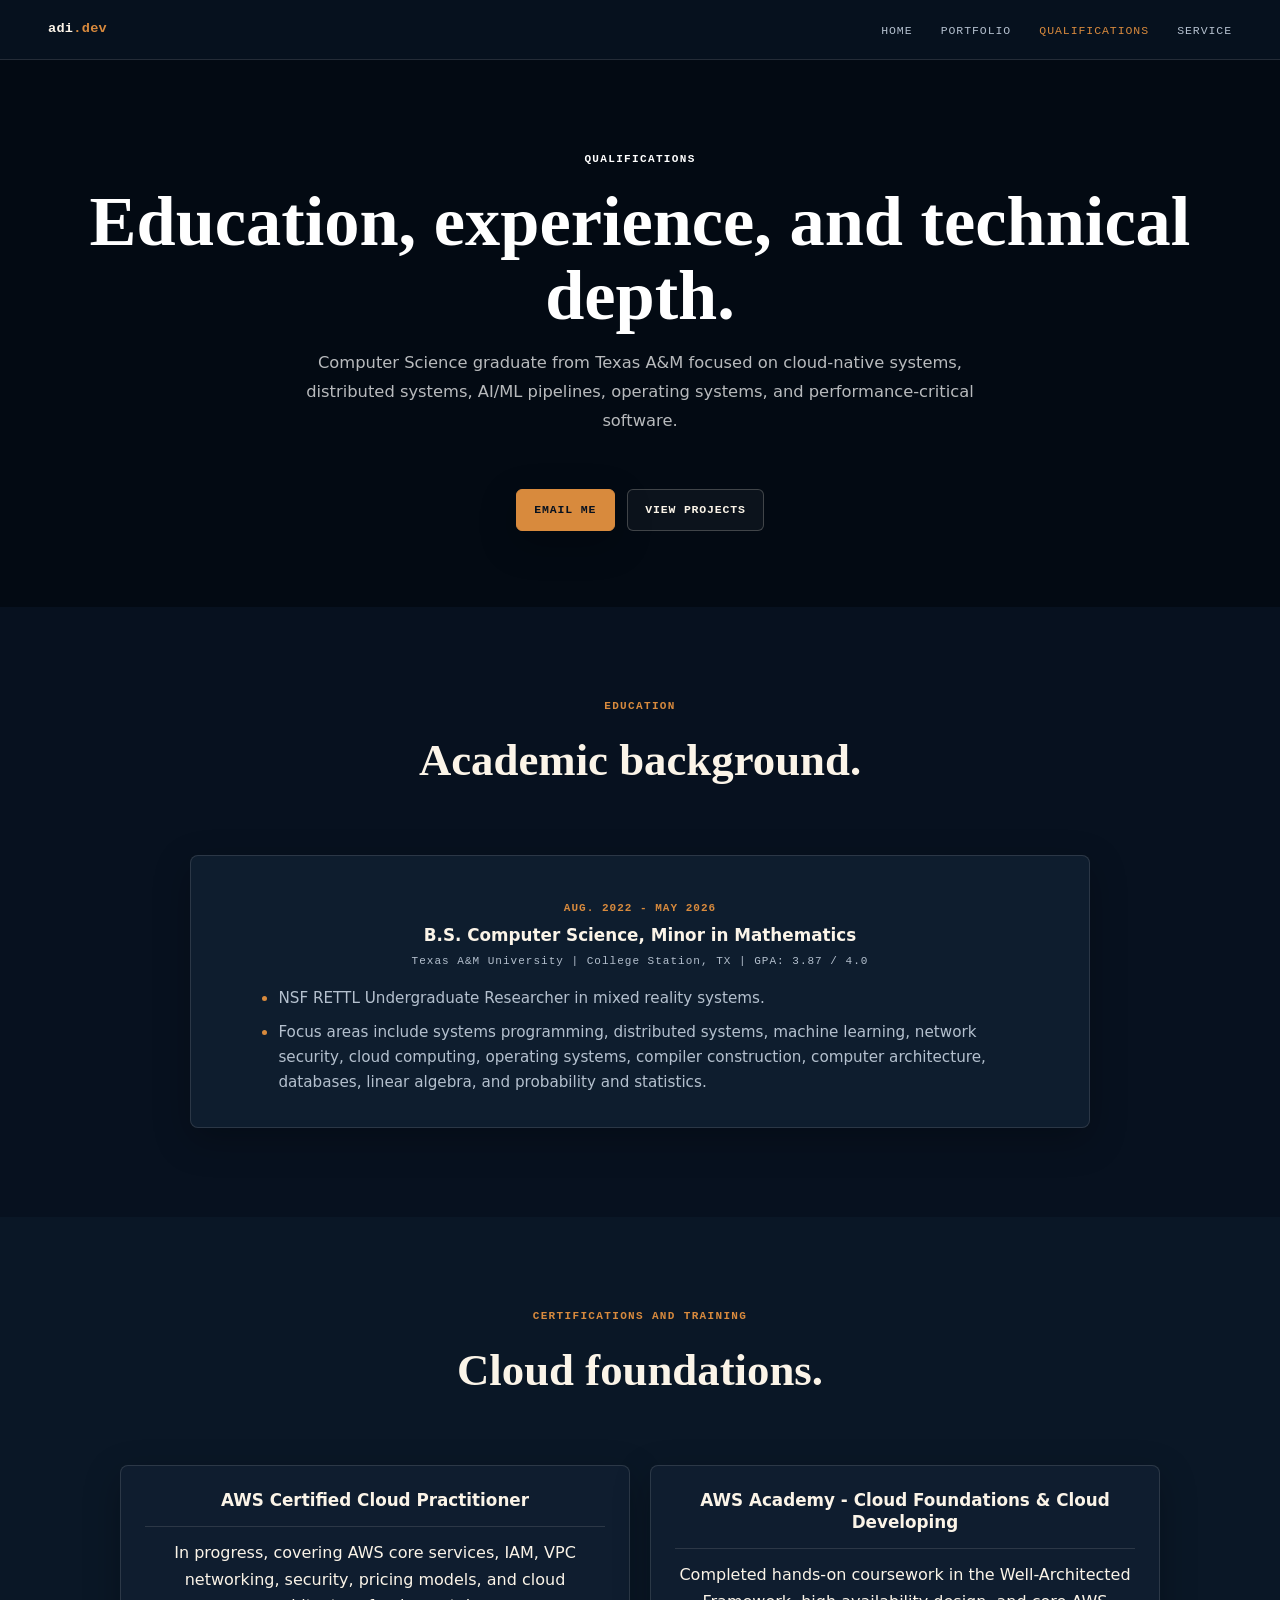
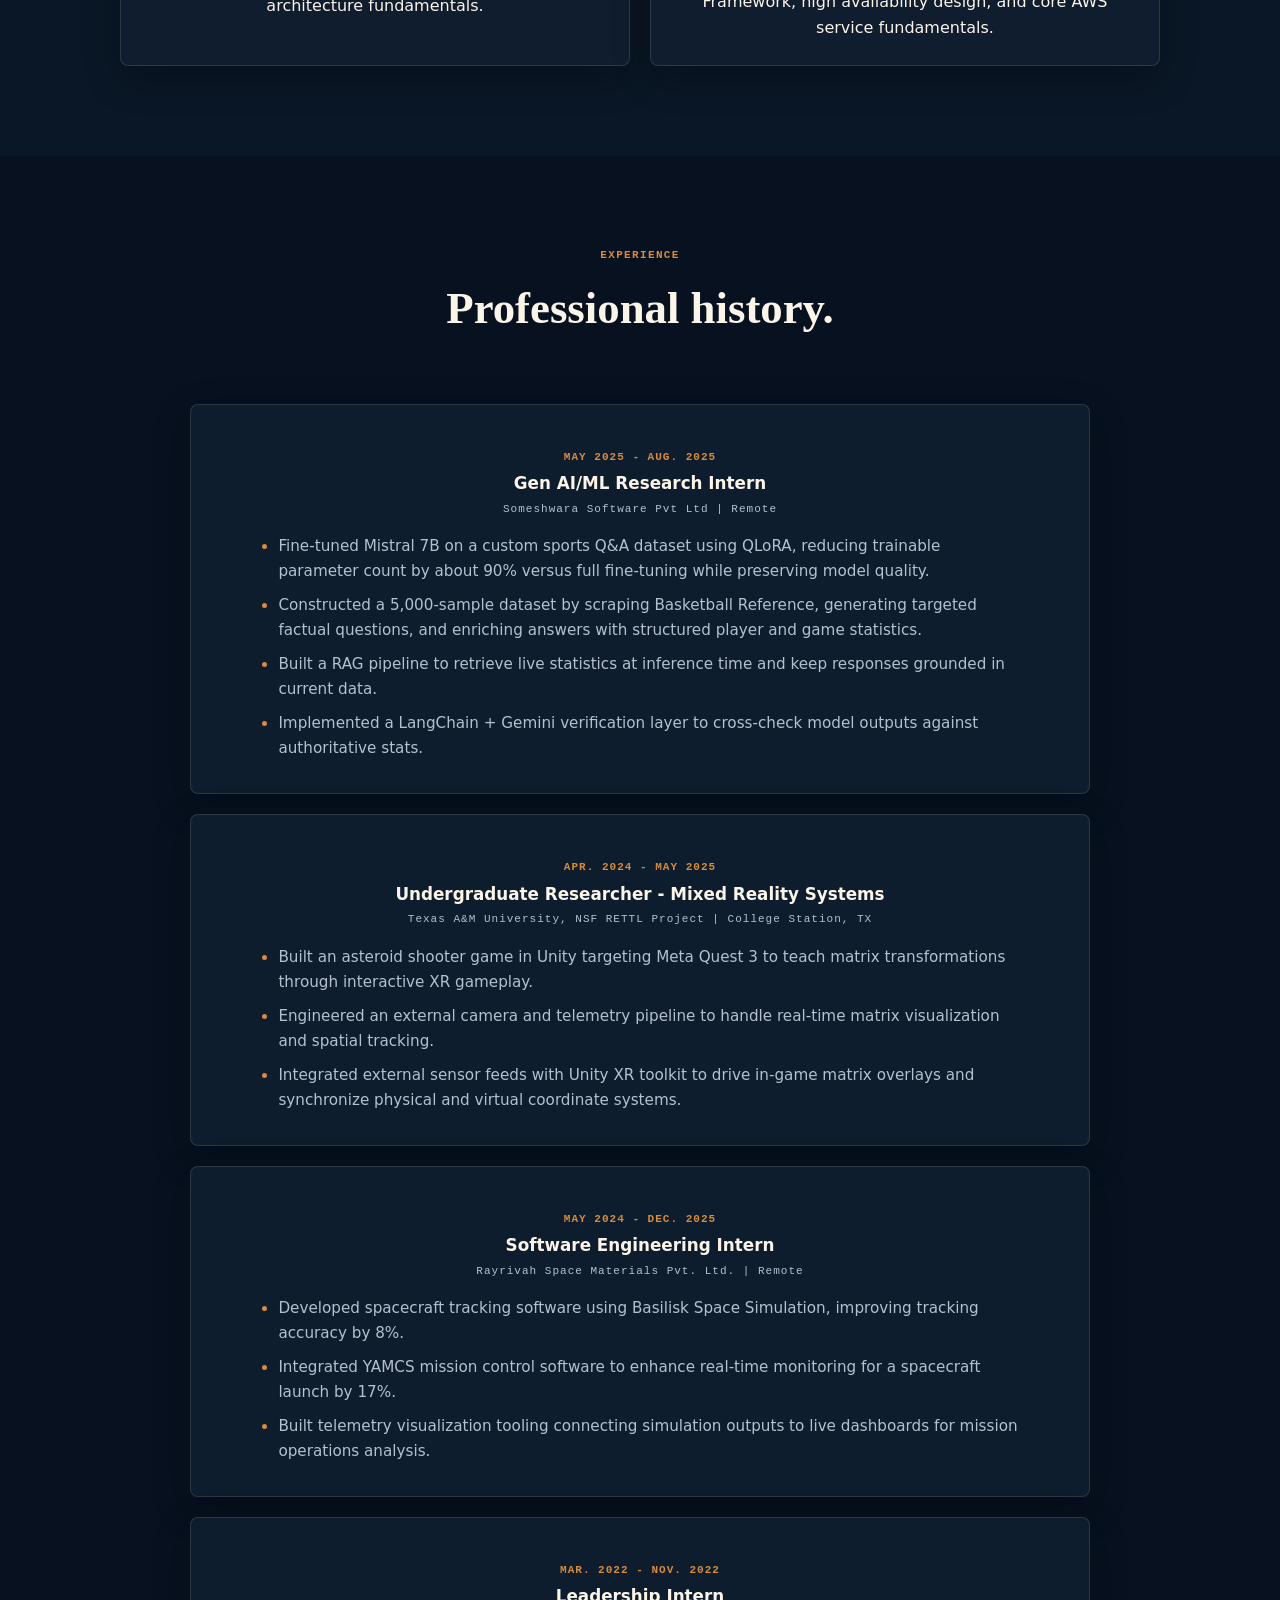
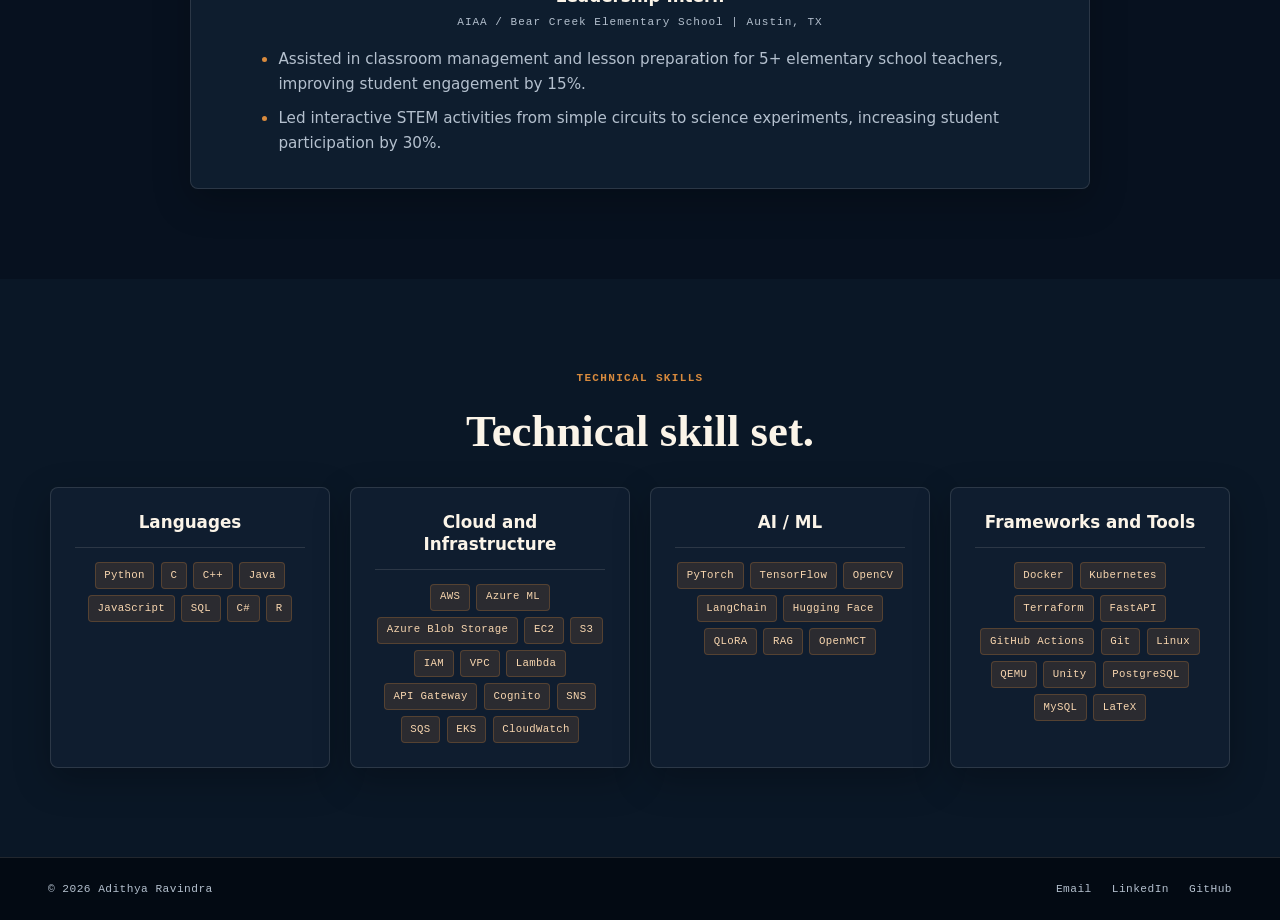
==== qual.html @ 84e45aa4 "personal website" ====
<!DOCTYPE html>
<html lang="en">
<head>
  <meta charset="UTF-8">
  <meta name="viewport" content="width=device-width, initial-scale=1.0">
  <title>Qualifications | Adithya Ravindra</title>
  <link rel="stylesheet" href="style.css">
</head>
<body>
  <nav class="site-nav" aria-label="Primary navigation">
    <a href="index.html" class="nav-logo">adi<span>.dev</span></a>
    <ul>
      <li><a href="index.html">Home</a></li>
      <li><a href="tp.html">Portfolio</a></li>
      <li><a href="qual.html" class="active">Qualifications</a></li>
      <li><a href="svc.html">Service</a></li>
    </ul>
  </nav>

  <main>
    <section class="page-hero section-shell">
      <p class="eyebrow">Qualifications</p>
      <h1>Education, experience, and technical depth.</h1>
      <p>
        Computer Science graduate from Texas A&amp;M focused on cloud-native systems,
        distributed systems, AI/ML pipelines, operating systems, and performance-critical
        software.
      </p>
      <div class="hero-actions">
        <a href="mailto:adi22122004@gmail.com" class="btn btn-primary">Email me</a>
        <a href="tp.html" class="btn btn-secondary">View projects</a>
      </div>
    </section>

    <section class="section-shell section-stack">
      <div class="section-heading">
        <p class="eyebrow">Education</p>
        <h2>Academic background.</h2>
      </div>
      <div class="timeline">
        <article class="timeline-item">
          <p class="timeline-date">Aug. 2022 - May 2026</p>
          <h3>B.S. Computer Science, Minor in Mathematics</h3>
          <p class="timeline-org">Texas A&amp;M University | College Station, TX | GPA: 3.87 / 4.0</p>
          <ul>
            <li>NSF RETTL Undergraduate Researcher in mixed reality systems.</li>
            <li>Focus areas include systems programming, distributed systems, machine learning, network security, cloud computing, operating systems, compiler construction, computer architecture, databases, linear algebra, and probability and statistics.</li>
          </ul>
        </article>
      </div>
    </section>

    <section class="section-shell section-stack soft-band" id="certifications">
      <div class="section-heading">
        <p class="eyebrow">Certifications and Training</p>
        <h2>Cloud foundations.</h2>
      </div>
      <div class="credential-grid">
        <article class="skill-card">
          <h3>AWS Certified Cloud Practitioner</h3>
          <p>In progress, covering AWS core services, IAM, VPC networking, security, pricing models, and cloud architecture fundamentals.</p>
        </article>
        <article class="skill-card">
          <h3>AWS Academy - Cloud Foundations &amp; Cloud Developing</h3>
          <p>Completed hands-on coursework in the Well-Architected Framework, high availability design, and core AWS service fundamentals.</p>
        </article>
      </div>
    </section>

    <section class="section-shell section-stack">
      <div class="section-heading">
        <p class="eyebrow">Experience</p>
        <h2>Professional history.</h2>
      </div>
      <div class="timeline">
        <article class="timeline-item">
          <p class="timeline-date">May 2025 - Aug. 2025</p>
          <h3>Gen AI/ML Research Intern</h3>
          <p class="timeline-org">Someshwara Software Pvt Ltd | Remote</p>
          <ul>
            <li>Fine-tuned Mistral 7B on a custom sports Q&amp;A dataset using QLoRA, reducing trainable parameter count by about 90% versus full fine-tuning while preserving model quality.</li>
            <li>Constructed a 5,000-sample dataset by scraping Basketball Reference, generating targeted factual questions, and enriching answers with structured player and game statistics.</li>
            <li>Built a RAG pipeline to retrieve live statistics at inference time and keep responses grounded in current data.</li>
            <li>Implemented a LangChain + Gemini verification layer to cross-check model outputs against authoritative stats.</li>
          </ul>
        </article>

        <article class="timeline-item">
          <p class="timeline-date">Apr. 2024 - May 2025</p>
          <h3>Undergraduate Researcher - Mixed Reality Systems</h3>
          <p class="timeline-org">Texas A&amp;M University, NSF RETTL Project | College Station, TX</p>
          <ul>
            <li>Built an asteroid shooter game in Unity targeting Meta Quest 3 to teach matrix transformations through interactive XR gameplay.</li>
            <li>Engineered an external camera and telemetry pipeline to handle real-time matrix visualization and spatial tracking.</li>
            <li>Integrated external sensor feeds with Unity XR toolkit to drive in-game matrix overlays and synchronize physical and virtual coordinate systems.</li>
          </ul>
        </article>

        <article class="timeline-item">
          <p class="timeline-date">May 2024 - Dec. 2025</p>
          <h3>Software Engineering Intern</h3>
          <p class="timeline-org">Rayrivah Space Materials Pvt. Ltd. | Remote</p>
          <ul>
            <li>Developed spacecraft tracking software using Basilisk Space Simulation, improving tracking accuracy by 8%.</li>
            <li>Integrated YAMCS mission control software to enhance real-time monitoring for a spacecraft launch by 17%.</li>
            <li>Built telemetry visualization tooling connecting simulation outputs to live dashboards for mission operations analysis.</li>
          </ul>
        </article>

        <article class="timeline-item">
          <p class="timeline-date">Mar. 2022 - Nov. 2022</p>
          <h3>Leadership Intern</h3>
          <p class="timeline-org">AIAA / Bear Creek Elementary School | Austin, TX</p>
          <ul>
            <li>Assisted in classroom management and lesson preparation for 5+ elementary school teachers, improving student engagement by 15%.</li>
            <li>Led interactive STEM activities from simple circuits to science experiments, increasing student participation by 30%.</li>
          </ul>
        </article>
      </div>
    </section>

    <section class="skills-section section-shell" id="skills">
      <div class="section-heading">
        <p class="eyebrow">Technical Skills</p>
        <h2>Technical skill set.</h2>
      </div>
      <div class="skills-grid skills-grid-4">
        <article class="skill-card">
          <h3>Languages</h3>
          <div class="tag-row">
            <span>Python</span><span>C</span><span>C++</span><span>Java</span><span>JavaScript</span><span>SQL</span><span>C#</span><span>R</span>
          </div>
        </article>
        <article class="skill-card">
          <h3>Cloud and Infrastructure</h3>
          <div class="tag-row">
            <span>AWS</span><span>Azure ML</span><span>Azure Blob Storage</span><span>EC2</span><span>S3</span><span>IAM</span><span>VPC</span><span>Lambda</span><span>API Gateway</span><span>Cognito</span><span>SNS</span><span>SQS</span><span>EKS</span><span>CloudWatch</span>
          </div>
        </article>
        <article class="skill-card">
          <h3>AI / ML</h3>
          <div class="tag-row">
            <span>PyTorch</span><span>TensorFlow</span><span>OpenCV</span><span>LangChain</span><span>Hugging Face</span><span>QLoRA</span><span>RAG</span><span>OpenMCT</span>
          </div>
        </article>
        <article class="skill-card">
          <h3>Frameworks and Tools</h3>
          <div class="tag-row">
            <span>Docker</span><span>Kubernetes</span><span>Terraform</span><span>FastAPI</span><span>GitHub Actions</span><span>Git</span><span>Linux</span><span>QEMU</span><span>Unity</span><span>PostgreSQL</span><span>MySQL</span><span>LaTeX</span>
          </div>
        </article>
      </div>
    </section>
  </main>

  <footer>
    <span class="footer-copy">© 2026 Adithya Ravindra</span>
    <div class="footer-links">
      <a href="mailto:adi22122004@gmail.com">Email</a>
      <a href="https://linkedin.com/in/adiravindra" target="_blank">LinkedIn</a>
      <a href="https://github.com/adinapoleon" target="_blank">GitHub</a>
    </div>
  </footer>
</body>
</html>
---- style.css ----
:root {
  --navy: #07111f;
  --navy-2: #0d1d2f;
  --cream: #07111f;
  --paper: #101f31;
  --ink: #fbf4e8;
  --muted: #b4c0ce;
  --line: rgba(251, 244, 232, 0.12);
  --line-strong: rgba(251, 244, 232, 0.22);
  --accent: #d88a3d;
  --accent-soft: rgba(216, 138, 61, 0.14);
  --shadow: 0 22px 70px rgba(0, 0, 0, 0.38);
  --shadow-soft: 0 12px 36px rgba(0, 0, 0, 0.26);
  --radius: 8px;
  --max: 1180px;
  --pad: clamp(1rem, 4vw, 3rem);
  --sans: Inter, ui-sans-serif, system-ui, -apple-system, BlinkMacSystemFont, "Segoe UI", Arial, sans-serif;
  --serif: Georgia, "Times New Roman", serif;
  --mono: "SFMono-Regular", Consolas, "Liberation Mono", monospace;

  /* Consistent vertical rhythm tokens */
  --section-pad-y: clamp(3.5rem, 7vw, 6rem);
  --card-pad: clamp(1.25rem, 2.8vw, 2rem);
  --gap-section: 2.5rem;
  --gap-card: 1.25rem;
}

*,
*::before,
*::after {
  box-sizing: border-box;
}

html {
  scroll-behavior: smooth;
}

body {
  margin: 0;
  background: var(--cream);
  color: var(--ink);
  font-family: var(--sans);
  line-height: 1.65;
  overflow-x: hidden;
  -webkit-font-smoothing: antialiased;
}

img {
  display: block;
  max-width: 100%;
}

a {
  color: inherit;
}

::selection {
  background: var(--accent);
  color: #fff;
}

/* ── Navigation ─────────────────────────────── */
.site-nav,
nav {
  position: sticky;
  top: 0;
  z-index: 10;
  min-height: 60px;
  display: flex;
  align-items: center;
  justify-content: space-between;
  gap: 1rem;
  padding: 0 var(--pad);
  background: rgba(7, 17, 31, 0.94);
  border-bottom: 1px solid var(--line);
  backdrop-filter: blur(18px);
}

.nav-logo {
  color: var(--ink);
  font-family: var(--mono);
  font-size: 0.85rem;
  font-weight: 700;
  letter-spacing: 0.02em;
  text-decoration: none;
}

.nav-logo span {
  color: var(--accent);
}

nav ul {
  display: flex;
  align-items: center;
  gap: clamp(0.8rem, 2.2vw, 2.25rem);
  margin: 0;
  padding: 0;
  list-style: none;
}

nav a {
  text-decoration: none;
}

nav ul a {
  color: var(--muted);
  font-family: var(--mono);
  font-size: 0.72rem;
  letter-spacing: 0.08em;
  text-transform: uppercase;
  transition: color 180ms ease;
}

nav ul a:hover,
nav ul a.active {
  color: var(--accent);
}

/* ── Layout shell ───────────────────────────── */
.section-shell {
  width: 100%;
  max-width: var(--max);
  margin: 0 auto;
  padding: var(--section-pad-y) var(--pad);
}

.section-stack {
  display: grid;
  gap: var(--gap-section);
}

/* ── Hero ───────────────────────────────────── */
.hero {
  min-height: calc(100vh - 60px);
  display: grid;
  grid-template-columns: minmax(0, 1.1fr) minmax(300px, 0.72fr);
  align-items: center;
  justify-items: center;
  gap: clamp(2rem, 6vw, 5rem);
  overflow: hidden;
}

.hero > * {
  max-width: 100%;
}

.hero-copy {
  display: grid;
  justify-items: center;
  row-gap: 0;
  width: min(100%, 720px);
  min-width: 0;
  text-align: center;
}

.status-pill {
  display: inline-flex;
  align-items: center;
  gap: 0.5rem;
  margin: 0 0 1.25rem;
  padding: 0.36rem 0.8rem;
  color: #93e0a8;
  background: rgba(45, 148, 82, 0.14);
  border: 1px solid rgba(87, 192, 119, 0.28);
  border-radius: 999px;
  font-family: var(--mono);
  font-size: 0.69rem;
  letter-spacing: 0.04em;
}

.status-pill span {
  width: 0.45rem;
  height: 0.45rem;
  border-radius: 999px;
  background: #2b8a4a;
  animation: pulse 1.9s ease-in-out infinite;
}

@keyframes pulse {
  0%, 100% { box-shadow: 0 0 0 0 rgba(43, 138, 74, 0.35); }
  50%       { box-shadow: 0 0 0 7px rgba(43, 138, 74, 0); }
}

.eyebrow {
  margin: 0 0 0.75rem;
  color: var(--accent);
  font-family: var(--mono);
  font-size: 0.69rem;
  font-weight: 700;
  letter-spacing: 0.12em;
  text-transform: uppercase;
}

h1,
h2,
h3,
p {
  overflow-wrap: anywhere;
}

h1,
h2 {
  margin: 0;
  color: var(--ink);
  font-family: var(--serif);
  line-height: 1.04;
}

h1 {
  max-width: 11ch;
  font-size: clamp(3.4rem, 9vw, 7rem);
  font-weight: 700;
}

/* Base h2 — section headings only */
h2 {
  font-size: clamp(1.75rem, 3.5vw, 2.8rem);
  font-weight: 700;
}

h3 {
  margin: 0;
  color: var(--ink);
  font-size: 1.05rem;
  font-weight: 600;
  line-height: 1.3;
}

.hero-lede {
  max-width: 680px;
  margin: 1.5rem 0 0;
  color: var(--muted);
  font-size: clamp(0.97rem, 1.6vw, 1.15rem);
  line-height: 1.78;
}

.hero-actions {
  display: flex;
  flex-wrap: wrap;
  justify-content: center;
  gap: 0.75rem;
  width: min(100%, 480px);
  margin-top: 2.25rem;
}

/* ── Buttons ────────────────────────────────── */
.btn {
  display: inline-flex;
  align-items: center;
  justify-content: center;
  min-height: 42px;
  padding: 0.65rem 1.1rem;
  border-radius: 6px;
  border: 1px solid transparent;
  font-family: var(--mono);
  font-size: 0.72rem;
  font-weight: 700;
  letter-spacing: 0.07em;
  text-decoration: none;
  text-transform: uppercase;
  transition: transform 180ms ease, background 180ms ease, border-color 180ms ease, color 180ms ease;
}

.btn:hover {
  transform: translateY(-2px);
}

.btn-primary {
  color: var(--navy);
  background: var(--accent);
  border-color: var(--accent);
  box-shadow: var(--shadow-soft);
}

.btn-primary:hover {
  background: #f0ad63;
  border-color: #f0ad63;
}

.btn-secondary {
  color: var(--ink);
  background: rgba(255, 255, 255, 0.04);
  border-color: var(--line-strong);
}

.btn-secondary:hover {
  color: var(--navy);
  border-color: var(--accent);
  background: var(--accent);
}

/* ── Portrait ───────────────────────────────── */
.hero-portrait {
  align-self: stretch;
  justify-self: center;
  width: min(100%, 420px);
  min-height: 520px;
  overflow: hidden;
  border-radius: var(--radius);
  border: 1px solid var(--line);
  background: var(--navy-2);
  box-shadow: var(--shadow);
  position: relative;
}

.hero-portrait img {
  width: 100%;
  height: 100%;
  object-fit: cover;
  object-position: center top;
}

.portrait-caption {
  position: absolute;
  right: 1rem;
  bottom: 1rem;
  left: 1rem;
  display: grid;
  gap: 0.15rem;
  padding: 0.85rem 1rem;
  color: #fff;
  background: rgba(9, 24, 39, 0.82);
  border: 1px solid rgba(255, 255, 255, 0.16);
  border-radius: 6px;
  backdrop-filter: blur(14px);
}

.portrait-caption strong {
  font-size: 0.92rem;
}

.portrait-caption span {
  color: rgba(255, 255, 255, 0.72);
  font-family: var(--mono);
  font-size: 0.67rem;
}

/* ── Metrics band ───────────────────────────── */
.metrics-band {
  display: grid;
  grid-template-columns: repeat(4, 1fr);
  background: #030a13;
  color: #fff;
}

.metrics-band div {
  min-height: 120px;
  display: grid;
  place-items: center;
  align-content: center;
  gap: 0.4rem;
  padding: 1.25rem 1rem;
  border-right: 1px solid rgba(255, 255, 255, 0.1);
}

.metrics-band div:last-child {
  border-right: 0;
}

.metrics-band strong {
  font-family: var(--serif);
  font-size: clamp(1.9rem, 3.8vw, 2.9rem);
  line-height: 1;
}

.metrics-band span {
  color: rgba(255, 255, 255, 0.58);
  font-family: var(--mono);
  font-size: 0.66rem;
  letter-spacing: 0.09em;
  text-align: center;
  text-transform: uppercase;
}

/* ── Split / about section ──────────────────── */
.split-section {
  display: grid;
  grid-template-columns: 1fr;
  justify-items: center;
  gap: 2rem;
  border-bottom: 1px solid var(--line);
  text-align: center;
}

.section-kicker,
.section-heading {
  display: grid;
  gap: 0.6rem;
  align-content: start;
  justify-items: center;
  min-width: 0;
  text-align: center;
  padding-bottom: 2rem;
}

.row-heading {
  display: flex;
  align-items: center;
  justify-content: center;
  flex-direction: column;
  gap: 1.25rem;
  text-align: center;
}

.prose {
  display: grid;
  gap: 1.15rem;
  color: var(--muted);
  font-size: 1rem;
  line-height: 1.75;
  min-width: 0;
  max-width: 820px;
}

.prose p,
.project-card p,
.project-body p,
.service-info p,
.skill-card p,
.contact-section p,
.page-hero p {
  margin: 0;
}

.prose strong {
  color: var(--ink);
}

/* ── Timeline ───────────────────────────────── */
.timeline {
  display: grid;
  gap: var(--gap-card);
  width: min(100%, 900px);
  margin: 0 auto;
}

.timeline-item,
.project-card,
.skill-card,
.service-card,
.project-row {
  border: 1px solid var(--line);
  border-radius: var(--radius);
  background: rgba(16, 31, 49, 0.88);
  box-shadow: var(--shadow-soft);
}

.timeline-item {
  padding: var(--card-pad);
  text-align: center;
  transition: transform 180ms ease, border-color 180ms ease, box-shadow 180ms ease;
}

.timeline-item:hover,
.project-card:hover,
.project-row:hover,
.service-card:hover,
.skill-card:hover {
  transform: translateY(-3px);
  border-color: rgba(184, 111, 42, 0.45);
  box-shadow: var(--shadow);
}

.timeline-date,
.timeline-org,
.card-label,
.project-cat,
.project-num,
.service-badge {
  font-family: var(--mono);
  font-size: 0.69rem;
  letter-spacing: 0.09em;
}

.timeline-date,
.card-label,
.project-cat,
.service-badge {
  color: var(--accent);
  font-weight: 700;
  text-transform: uppercase;
}

/* Even rhythm inside timeline cards */
.timeline-date {
  display: block;
  margin-bottom: 0.45rem;
}

.timeline-item h3 {
  margin-bottom: 0.3rem;
}

.timeline-org {
  margin: 0 0 1rem;
  color: var(--muted);
}

.timeline ul,
.project-body ul {
  display: grid;
  gap: 0.55rem;
  width: min(100%, 760px);
  margin: 0 auto;
  padding-left: 1.15rem;
  color: var(--muted);
  font-size: 0.95rem;
  text-align: left;
}

.timeline li::marker,
.project-body li::marker {
  color: var(--accent);
}

/* ── Project grid (home page 3-col) ─────────── */
.project-grid {
  display: grid;
  grid-template-columns: repeat(3, minmax(0, 1fr));
  gap: var(--gap-card);
  justify-content: center;
}

.project-card {
  display: grid;
  align-content: start;
  justify-items: center;
  gap: 0.9rem;
  padding: var(--card-pad);
  text-align: center;
  transition: transform 180ms ease, border-color 180ms ease, box-shadow 180ms ease;
}

.project-card img {
  width: 100%;
  aspect-ratio: 16 / 10;
  object-fit: cover;
  border-radius: 6px;
  border: 1px solid var(--line);
  background: var(--navy-2);
}

.project-card.impact-card {
  min-height: 100%;
}

/* ── Tag pills ──────────────────────────────── */
.tag-row {
  display: flex;
  flex-wrap: wrap;
  justify-content: center;
  gap: 0.4rem;
  margin-top: 0.75rem;
}

.tag-row span {
  padding: 0.22rem 0.54rem;
  color: #f8d6af;
  background: var(--accent-soft);
  border: 1px solid rgba(216, 138, 61, 0.24);
  border-radius: 4px;
  font-family: var(--mono);
  font-size: 0.67rem;
  letter-spacing: 0.03em;
}

/* ── Skills / soft-band ─────────────────────── */
.skills-section,
.soft-band {
  max-width: none;
  background: #0a1726;
}

.skills-section > *,
.soft-band > * {
  width: 100%;
  max-width: var(--max);
  margin-left: auto;
  margin-right: auto;
}

.skills-grid,
.credential-grid {
  display: grid;
  grid-template-columns: repeat(3, minmax(0, 1fr));
  gap: var(--gap-card);
  width: min(100%, 1040px);
  margin: 0 auto;
}

.skills-grid-4 {
  grid-template-columns: repeat(4, minmax(0, 1fr));
  width: min(100%, 1180px);
}

.credential-grid {
  grid-template-columns: repeat(2, minmax(0, 1fr));
}

.skill-card {
  padding: 1.5rem;
  text-align: center;
}

.skill-card h3 {
  margin-bottom: 0.85rem;
  padding-bottom: 0.85rem;
  border-bottom: 1px solid var(--line);
}

/* ── Contact section ────────────────────────── */
.contact-section {
  display: grid;
  grid-template-columns: 1fr;
  justify-items: center;
  gap: clamp(2rem, 5vw, 4rem);
  color: #fff;
  background: #030a13;
  border-radius: 0;
  max-width: none;
  text-align: center;
}

.contact-section > div {
  max-width: var(--max);
}

.contact-section h2,
.contact-section .eyebrow {
  color: #fff;
}

.contact-section p {
  max-width: 620px;
  margin-top: 0.75rem;
  color: rgba(255, 255, 255, 0.65);
  font-size: 1rem;
  line-height: 1.72;
}

.contact-links {
  display: grid;
  gap: 0.8rem;
  align-content: center;
  justify-items: center;
  width: min(100%, 540px);
}

.contact-links a {
  padding-bottom: 0.5rem;
  color: rgba(255, 255, 255, 0.78);
  border-bottom: 1px solid rgba(255, 255, 255, 0.14);
  font-family: var(--mono);
  font-size: 0.8rem;
  letter-spacing: 0.02em;
  text-decoration: none;
  transition: color 180ms ease, border-color 180ms ease;
}

.contact-links a:hover {
  color: #fff;
  border-color: var(--accent);
}

/* ── Page hero (inner pages) ────────────────── */
.page-hero {
  display: grid;
  justify-items: center;
  gap: 1.1rem;
  padding-bottom: clamp(3rem, 6vw, 5rem);
  background: #030a13;
  color: rgba(255, 255, 255, 0.72);
  max-width: none;
  text-align: center;
}

.page-hero h1,
.page-hero .eyebrow {
  color: #fff;
}

.page-hero h1 {
  max-width: 16ch;
  font-size: clamp(2.6rem, 5.5vw, 5rem);
}

.page-hero h1,
.page-hero p,
.page-hero .hero-actions {
  max-width: var(--max);
}

.page-hero p:not(.eyebrow) {
  max-width: 720px;
  font-size: 1.02rem;
  line-height: 1.75;
}

/* ── Portfolio list (tp.html) ───────────────── */
.projects-section {
  padding-top: clamp(2.5rem, 5vw, 4rem);
}

.projects-list {
  display: grid;
  gap: 1.5rem;
  justify-items: center;
}

.project-row {
  display: grid;
  grid-template-columns: minmax(250px, 0.4fr) 1fr;
  width: 100%;
  max-width: 1040px;
  overflow: hidden;
  transition: transform 180ms ease, border-color 180ms ease, box-shadow 180ms ease;
}

.project-media {
  min-height: 100%;
  background: var(--navy-2);
  overflow: hidden;
}

.project-media img {
  width: 100%;
  height: 100%;
  min-height: 300px;
  object-fit: cover;
}

.project-body {
  display: grid;
  align-content: start;
  justify-items: center;
  gap: 0.9rem;
  padding: var(--card-pad);
  min-width: 0;
  text-align: center;
}

/* Project card h2 — inside cards, tighter than section h2 */
.project-body h2 {
  font-size: clamp(1.4rem, 2.6vw, 2rem);
  line-height: 1.1;
}

.service-info h2 {
  font-size: clamp(1.4rem, 2.6vw, 2rem);
  line-height: 1.1;
}

.project-meta-row {
  display: flex;
  align-items: center;
  justify-content: center;
  gap: 0.6rem;
}

.project-num {
  color: var(--muted);
}

/* ── Service page ───────────────────────────── */
.service-cards {
  display: grid;
  gap: 1.5rem;
  justify-items: center;
}

.service-card {
  display: grid;
  grid-template-columns: minmax(250px, 0.4fr) 1fr;
  width: 100%;
  max-width: 1040px;
  overflow: hidden;
  transition: transform 180ms ease, border-color 180ms ease, box-shadow 180ms ease;
}

.service-image img {
  width: 100%;
  height: 100%;
  min-height: 280px;
  object-fit: cover;
}

.service-info {
  display: grid;
  align-content: center;
  justify-items: center;
  gap: 0.85rem;
  padding: var(--card-pad);
  min-width: 0;
  text-align: center;
}

.service-info p {
  color: var(--muted);
  font-size: 0.97rem;
  line-height: 1.75;
}

/* ── Footer ─────────────────────────────────── */
footer {
  display: flex;
  align-items: center;
  justify-content: space-between;
  gap: 1rem;
  padding: 1.35rem var(--pad);
  color: var(--muted);
  background: #030a13;
  border-top: 1px solid var(--line);
}

.footer-copy,
.footer-links a {
  font-family: var(--mono);
  font-size: 0.7rem;
  letter-spacing: 0.04em;
}

.footer-links {
  display: flex;
  flex-wrap: wrap;
  gap: 1.25rem;
}

.footer-links a {
  text-decoration: none;
  transition: color 180ms ease;
}

.footer-links a:hover {
  color: var(--accent);
}

/* ── Responsive ─────────────────────────────── */
@media (max-width: 1100px) {
  .skills-grid-4 {
    grid-template-columns: repeat(2, minmax(0, 1fr));
  }
}

@media (max-width: 980px) {
  .hero,
  .split-section,
  .contact-section,
  .project-row,
  .service-card {
    grid-template-columns: 1fr;
  }

  .hero {
    min-height: auto;
    overflow: hidden;
  }

  .hero-portrait {
    width: 100%;
    min-height: 580px;
  }

  .hero-lede {
    max-width: calc(100vw - 2rem);
  }

  .project-grid,
  .skills-grid,
  .skills-grid-4,
  .credential-grid {
    grid-template-columns: 1fr;
  }

  .project-media img {
    min-height: 240px;
  }

  .project-body h2,
  .service-info h2 {
    font-size: clamp(1.35rem, 4vw, 1.75rem);
  }
}

@media (max-width: 720px) {
  .site-nav,
  nav {
    position: relative;
    align-items: flex-start;
    flex-direction: column;
    padding-top: 1rem;
    padding-bottom: 1rem;
  }

  nav ul {
    width: 100%;
    display: grid;
    grid-template-columns: repeat(2, minmax(0, 1fr));
    gap: 0.5rem;
  }

  nav ul a {
    display: block;
    padding: 0.46rem 0.55rem;
    border: 1px solid var(--line);
    border-radius: 6px;
    background: rgba(255, 255, 255, 0.04);
  }

  .metrics-band {
    grid-template-columns: repeat(2, 1fr);
  }

  .hero-copy {
    width: min(100%, 320px);
  }

  .hero-lede {
    max-width: 100%;
  }

  .hero-portrait {
    min-height: 480px;
  }

  .hero-actions {
    flex-direction: column;
    align-items: stretch;
    width: min(100%, 300px);
  }

  .row-heading {
    align-items: center;
    flex-direction: column;
  }

  footer {
    align-items: flex-start;
    flex-direction: column;
  }
}

@media (max-width: 460px) {
  h1 {
    font-size: clamp(2.9rem, 15vw, 4.2rem);
  }

  .hero-portrait {
    min-height: 400px;
  }

  .metrics-band {
    grid-template-columns: 1fr;
  }

  .metrics-band div {
    min-height: 100px;
    border-right: 0;
    border-bottom: 1px solid rgba(255, 255, 255, 0.1);
  }

  .btn {
    width: 100%;
  }

  .hero-actions {
    flex-direction: column;
    align-items: stretch;
    width: min(100%, 280px);
  }

  .skills-grid,
  .credential-grid {
    grid-template-columns: 1fr;
  }
}
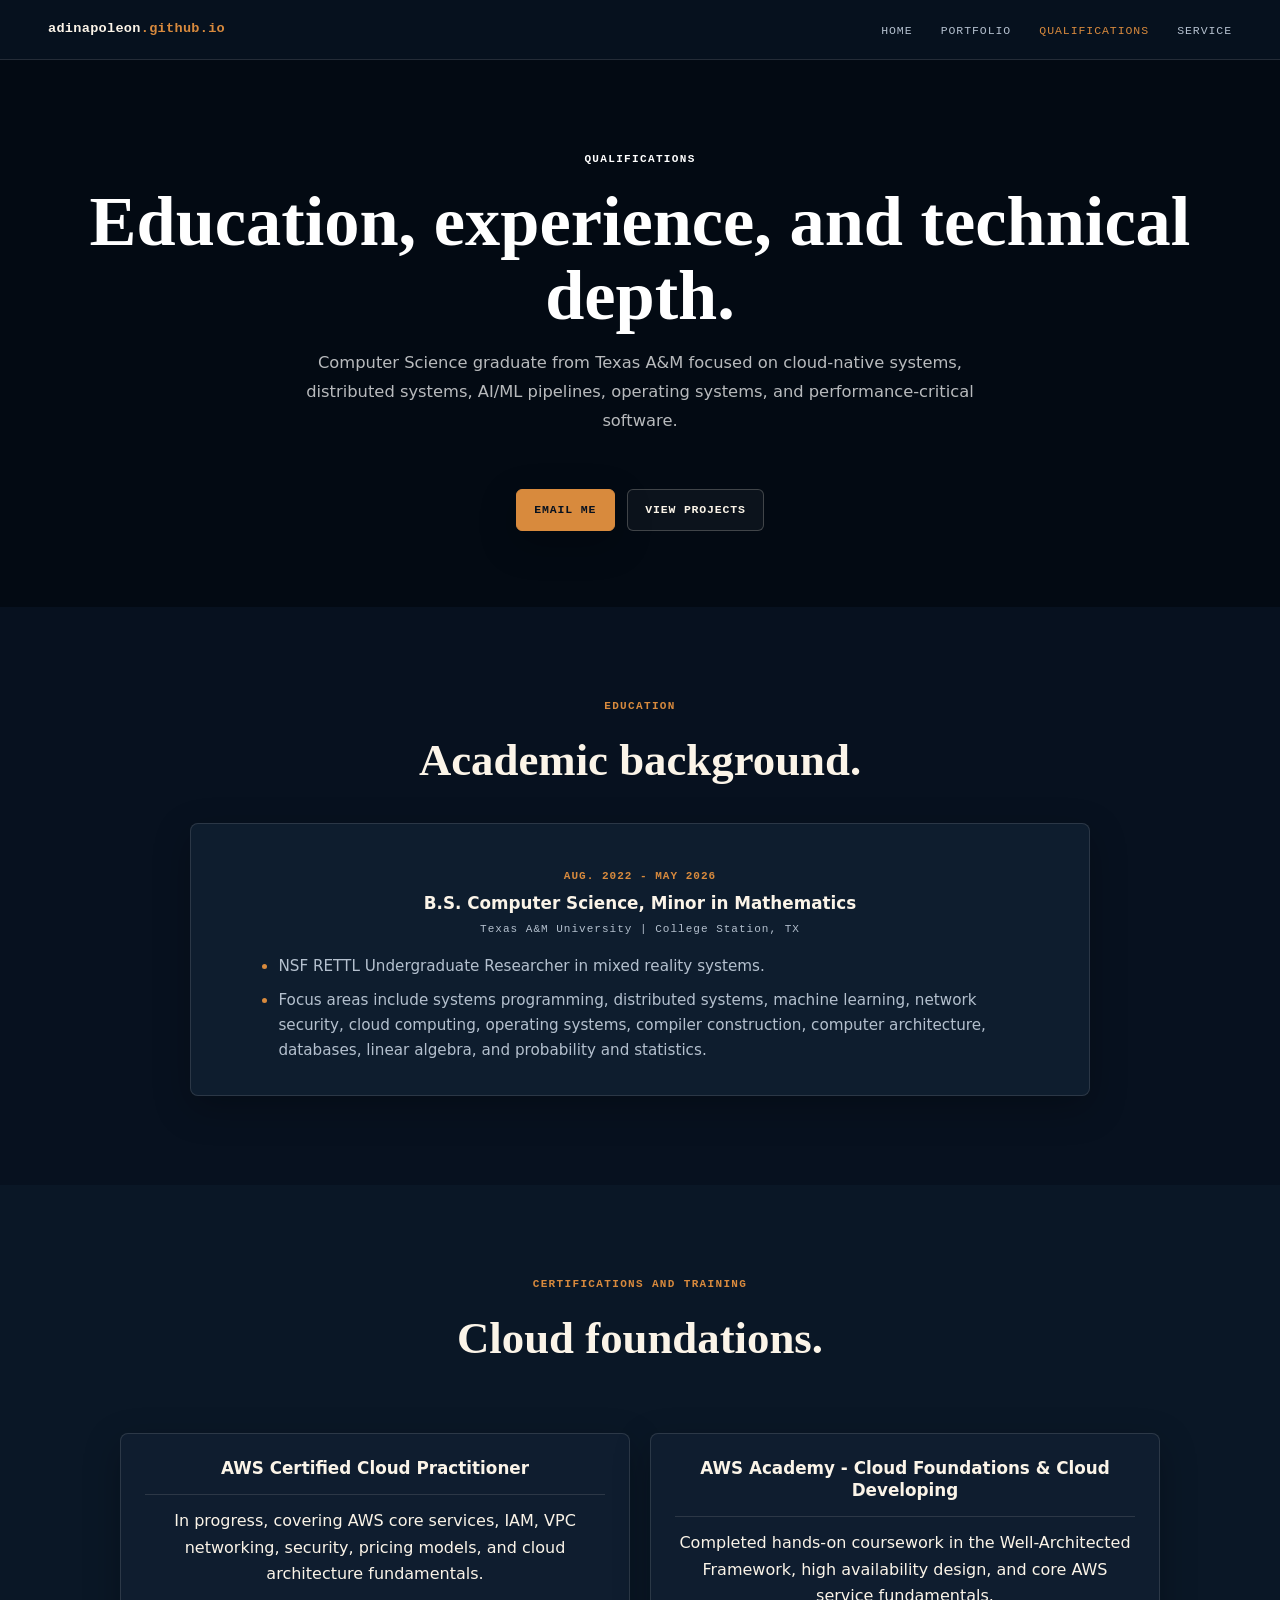
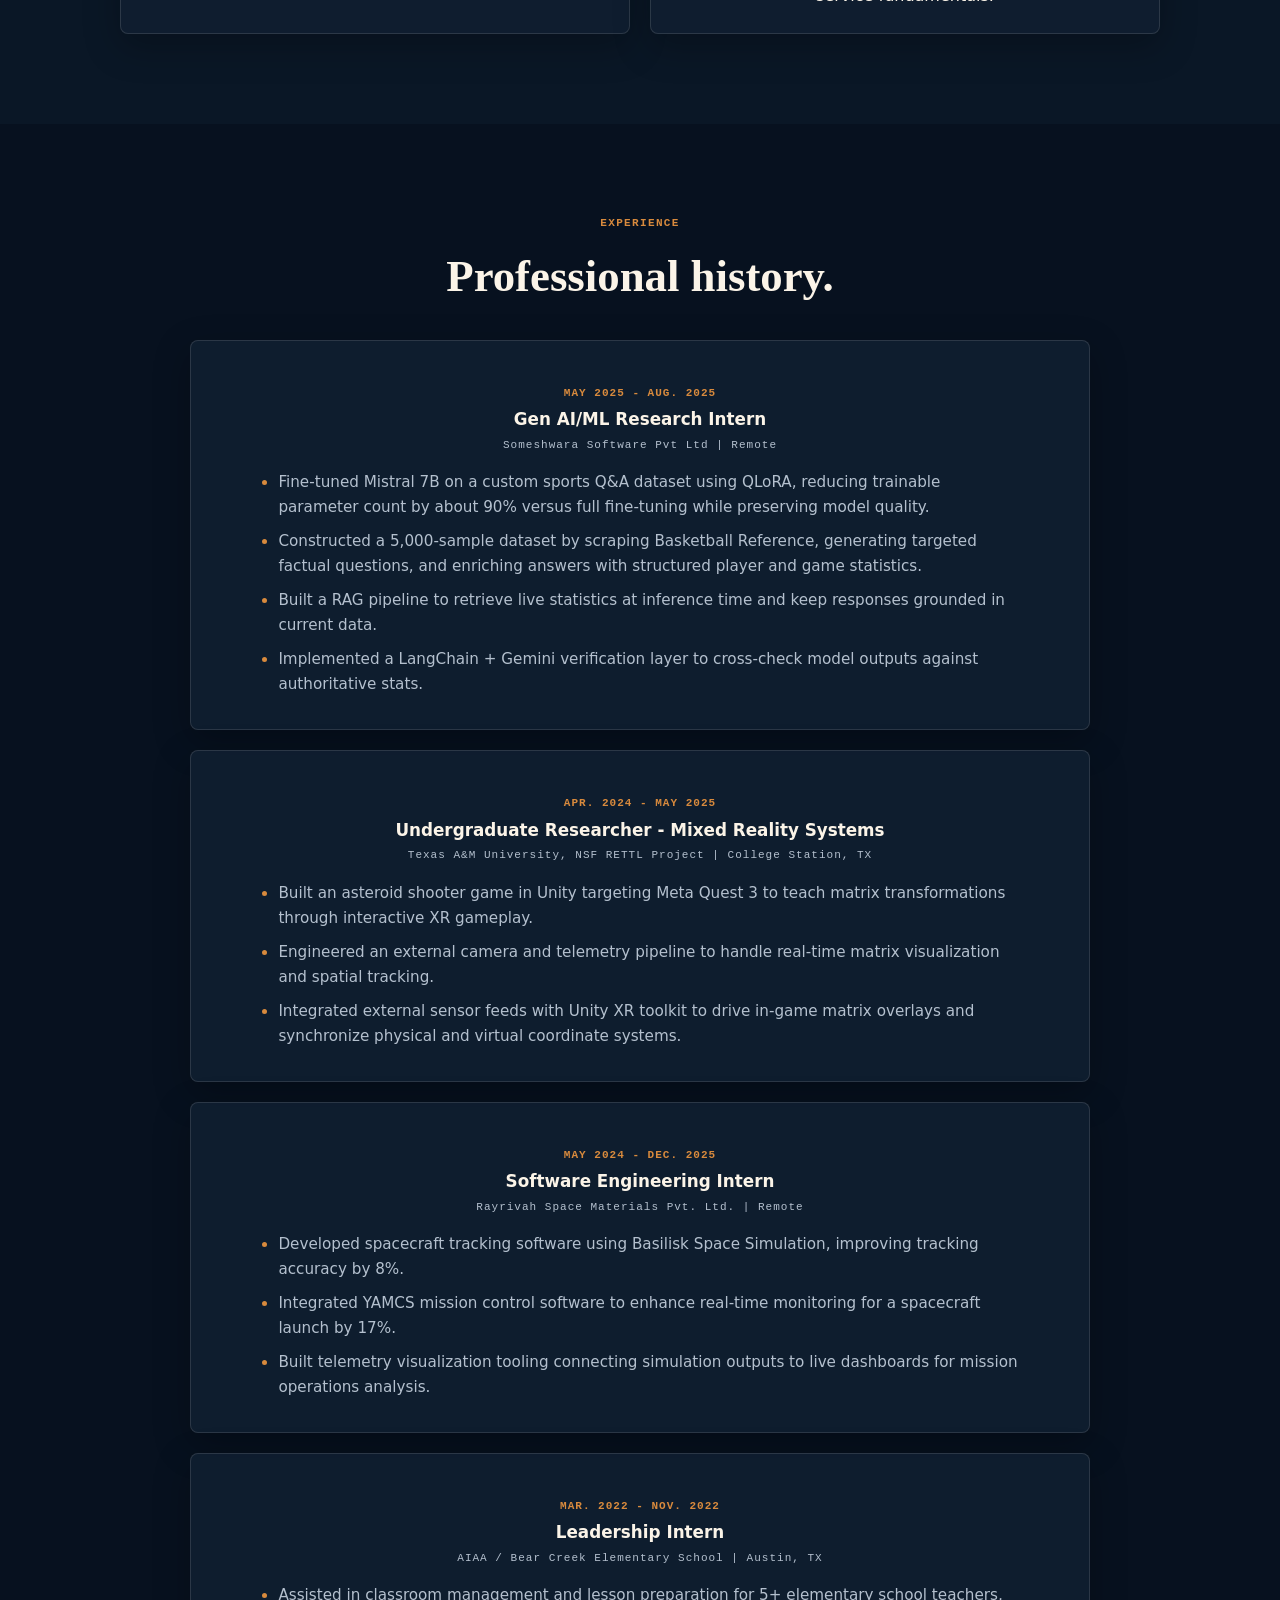
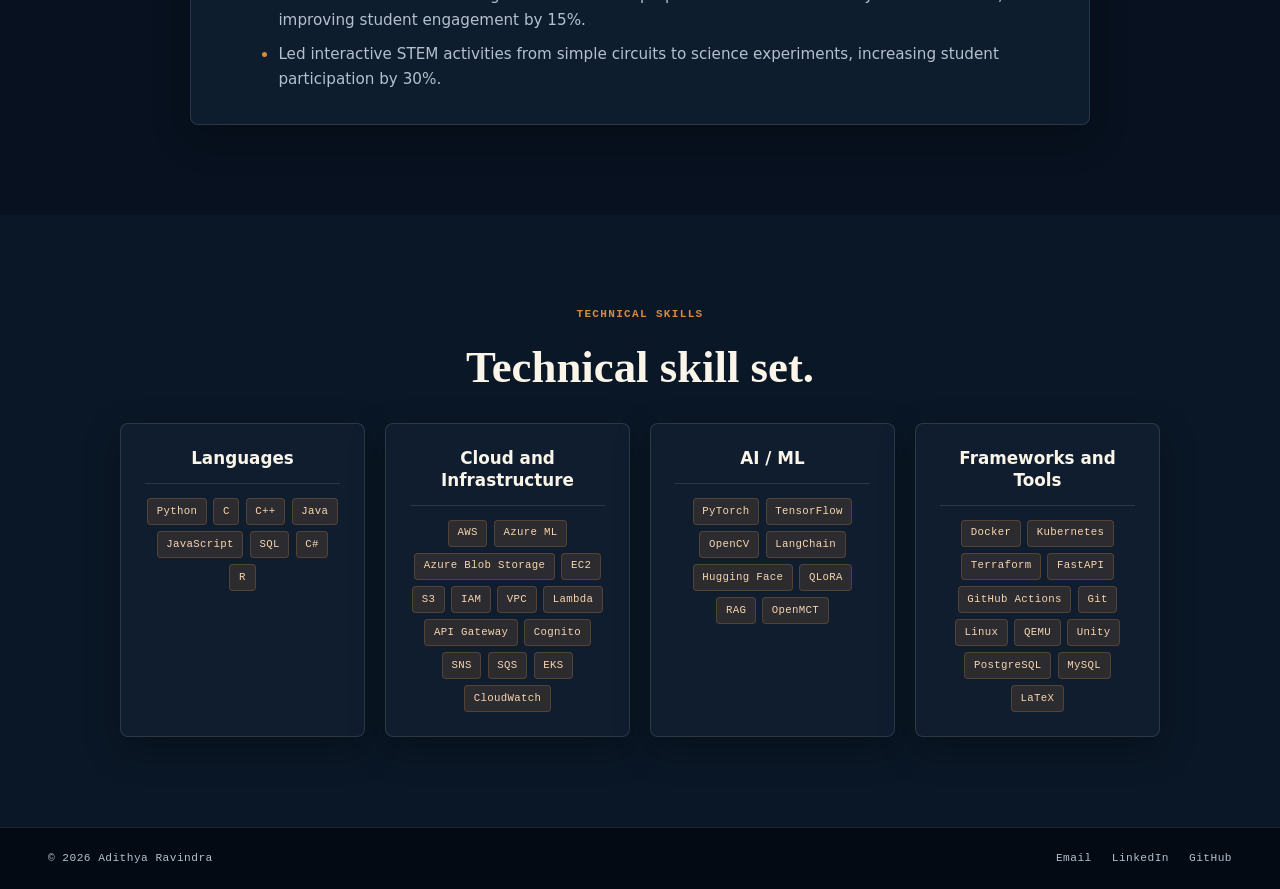
==== commit e96c3b53: "made minor changes" ====
--- a/qual.html
+++ b/qual.html
@@ -8,7 +8,7 @@
 </head>
 <body>
   <nav class="site-nav" aria-label="Primary navigation">
-    <a href="index.html" class="nav-logo">adi<span>.dev</span></a>
+    <a href="index.html" class="nav-logo">adinapoleon<span>.github.io</span></a>
     <ul>
       <li><a href="index.html">Home</a></li>
       <li><a href="tp.html">Portfolio</a></li>
@@ -41,7 +41,7 @@
         <article class="timeline-item">
           <p class="timeline-date">Aug. 2022 - May 2026</p>
           <h3>B.S. Computer Science, Minor in Mathematics</h3>
-          <p class="timeline-org">Texas A&amp;M University | College Station, TX | GPA: 3.87 / 4.0</p>
+          <p class="timeline-org">Texas A&amp;M University | College Station, TX </p>
           <ul>
             <li>NSF RETTL Undergraduate Researcher in mixed reality systems.</li>
             <li>Focus areas include systems programming, distributed systems, machine learning, network security, cloud computing, operating systems, compiler construction, computer architecture, databases, linear algebra, and probability and statistics.</li>
@@ -124,7 +124,7 @@
         <p class="eyebrow">Technical Skills</p>
         <h2>Technical skill set.</h2>
       </div>
-      <div class="skills-grid skills-grid-4">
+      <div class="skills-grid">
         <article class="skill-card">
           <h3>Languages</h3>
           <div class="tag-row">
--- a/style.css
+++ b/style.css
@@ -390,7 +390,6 @@
   justify-items: center;
   min-width: 0;
   text-align: center;
-  padding-bottom: 2rem;
 }
 
 .row-heading {
@@ -582,15 +581,11 @@
 .skills-grid,
 .credential-grid {
   display: grid;
-  grid-template-columns: repeat(3, minmax(0, 1fr));
+  grid-template-columns: repeat(4, minmax(0, 1fr));
   gap: var(--gap-card);
   width: min(100%, 1040px);
   margin: 0 auto;
-}
-
-.skills-grid-4 {
-  grid-template-columns: repeat(4, minmax(0, 1fr));
-  width: min(100%, 1180px);
+  padding-top: 2rem;
 }
 
 .credential-grid {
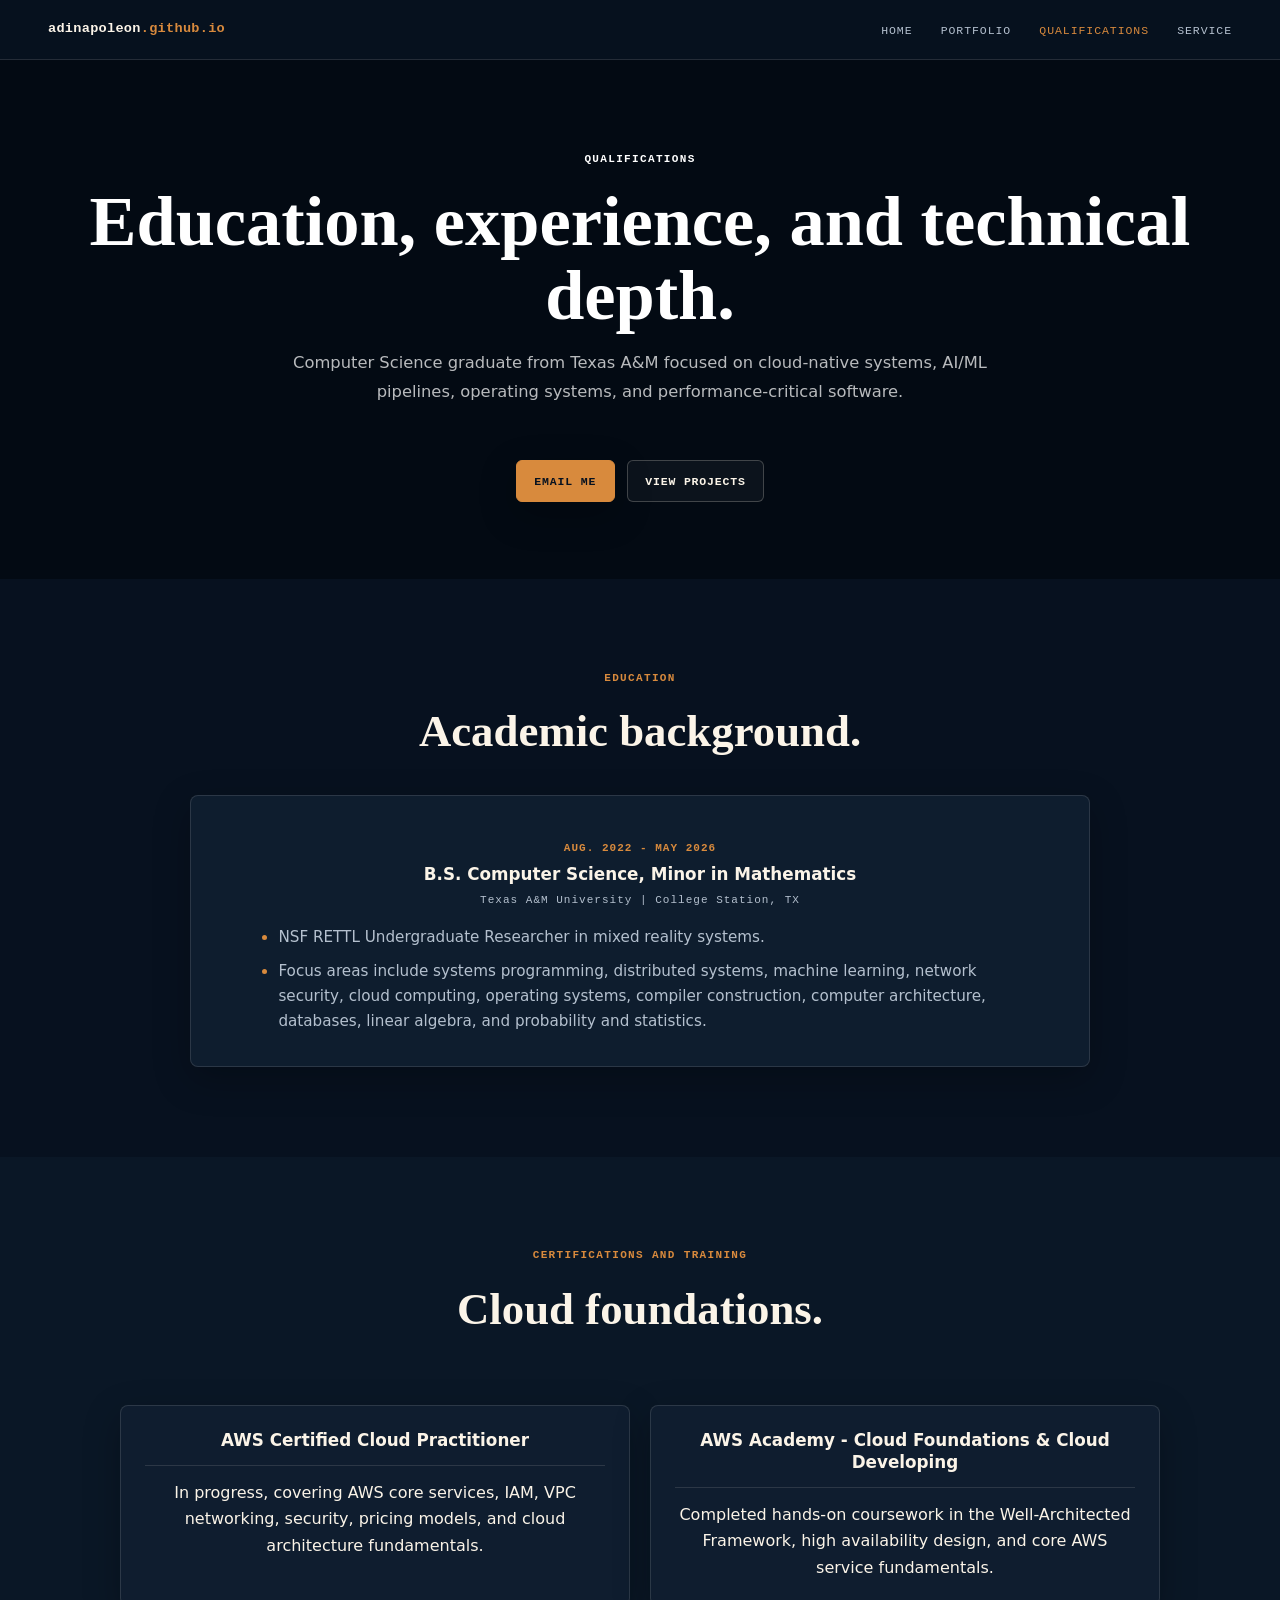
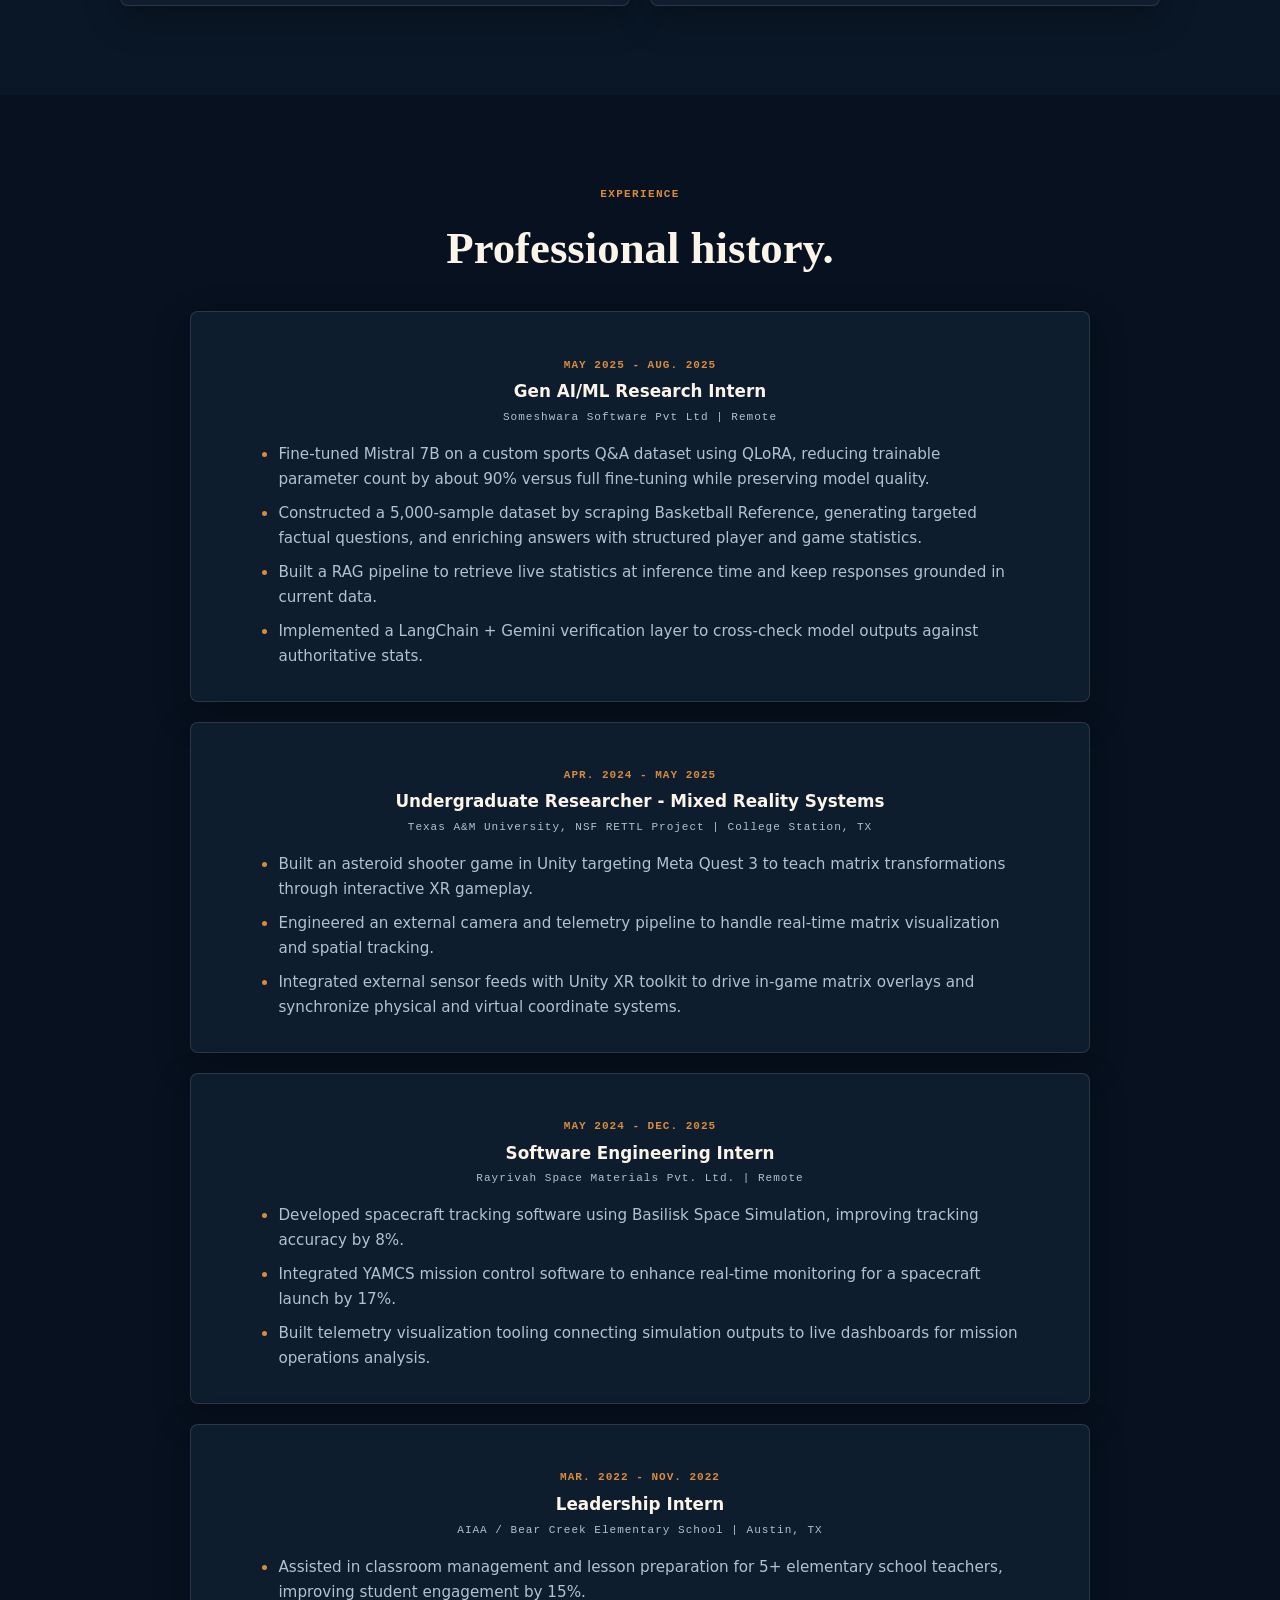
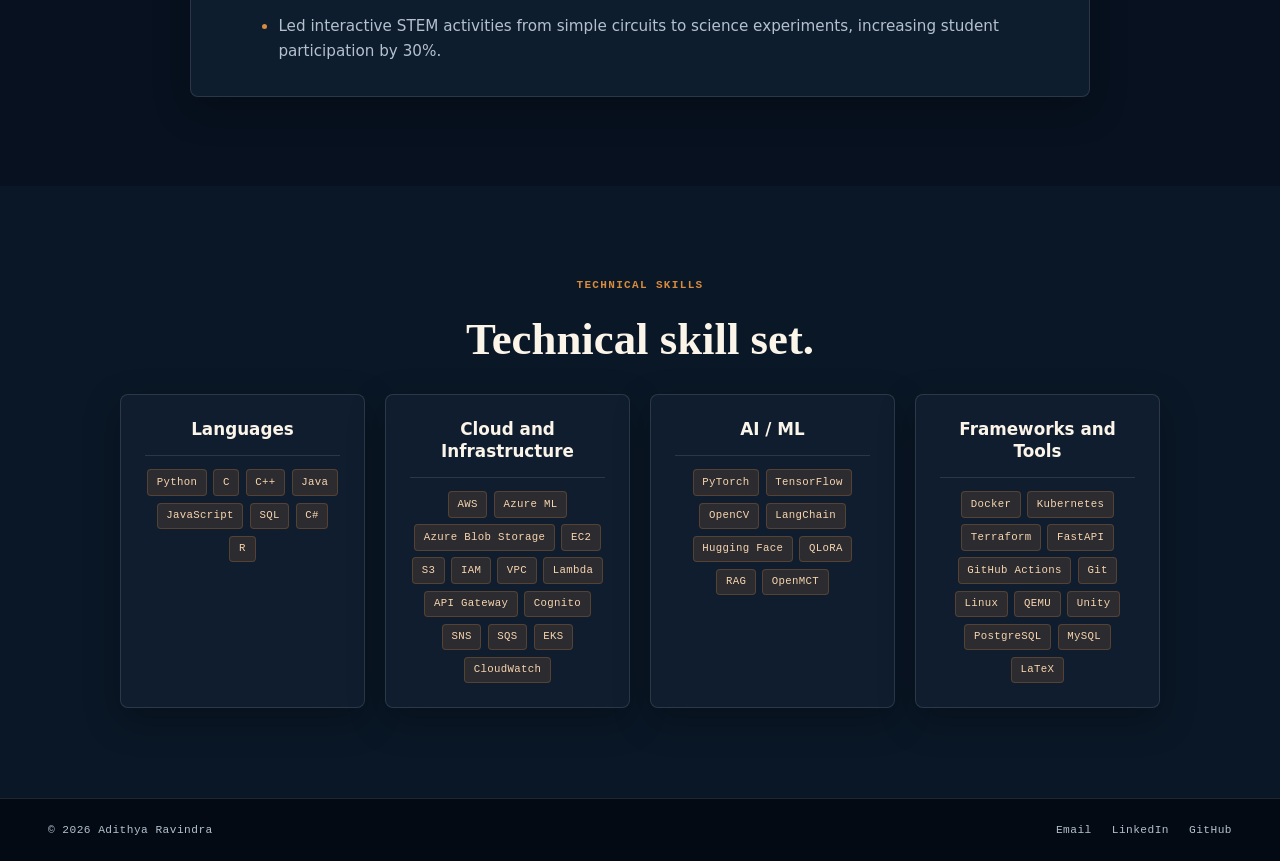
==== commit dac9d6dd: "fixed spelling" ====
--- a/qual.html
+++ b/qual.html
@@ -22,8 +22,7 @@
       <p class="eyebrow">Qualifications</p>
       <h1>Education, experience, and technical depth.</h1>
       <p>
-        Computer Science graduate from Texas A&amp;M focused on cloud-native systems,
-        distributed systems, AI/ML pipelines, operating systems, and performance-critical
+        Computer Science graduate from Texas A&amp;M focused on cloud-native systems, AI/ML pipelines, operating systems, and performance-critical
         software.
       </p>
       <div class="hero-actions">
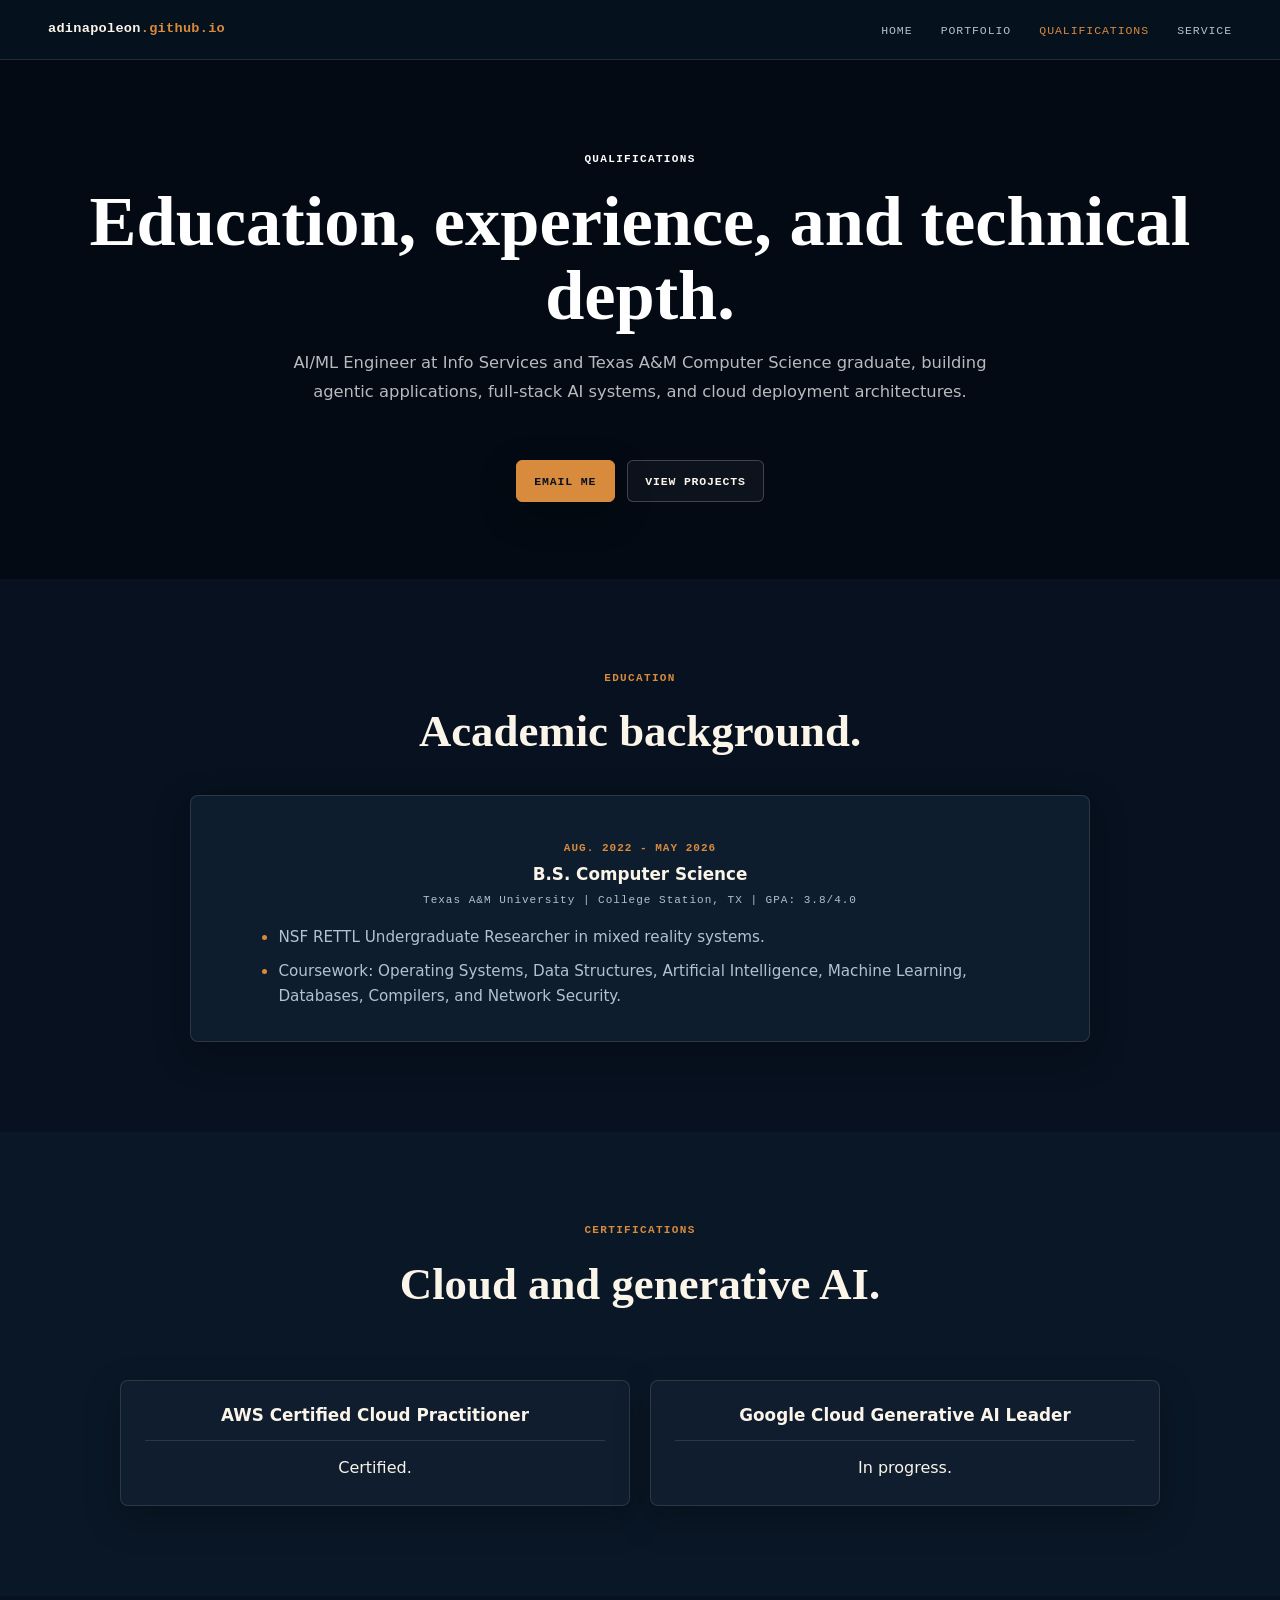
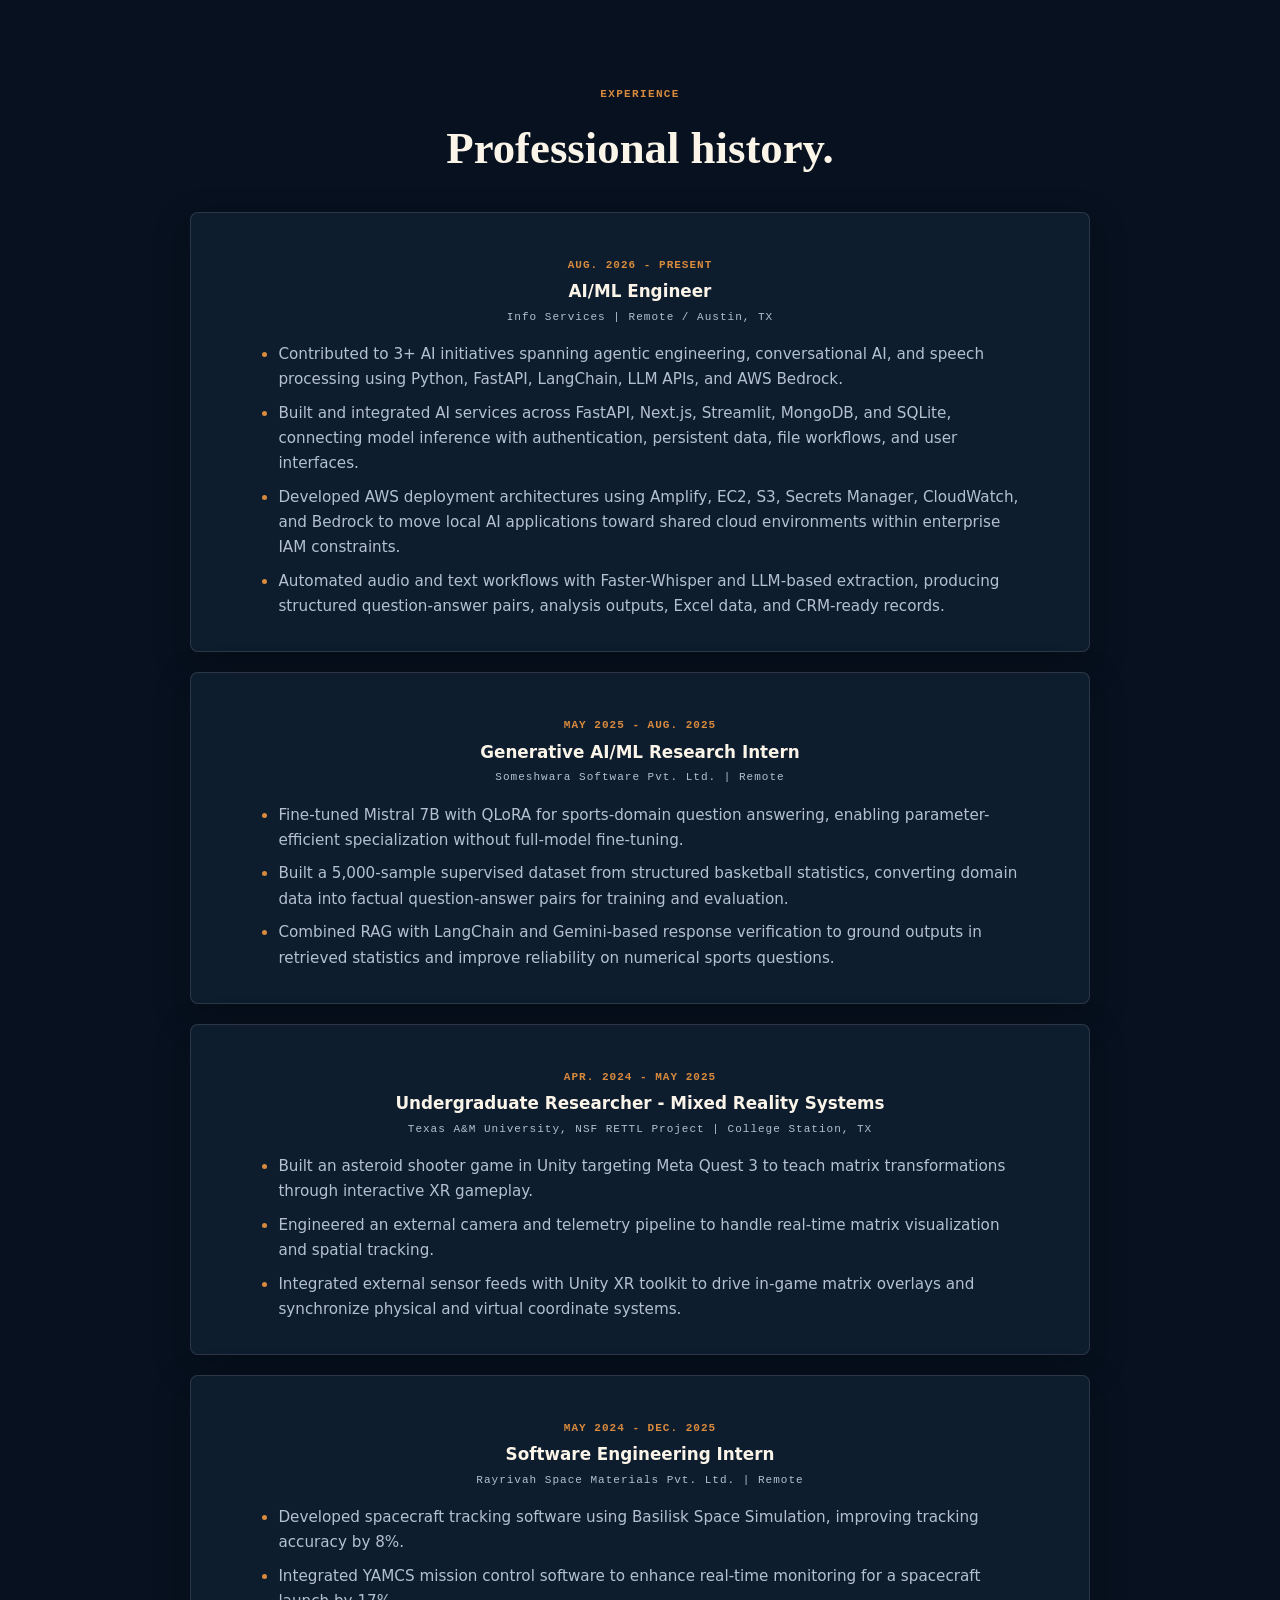
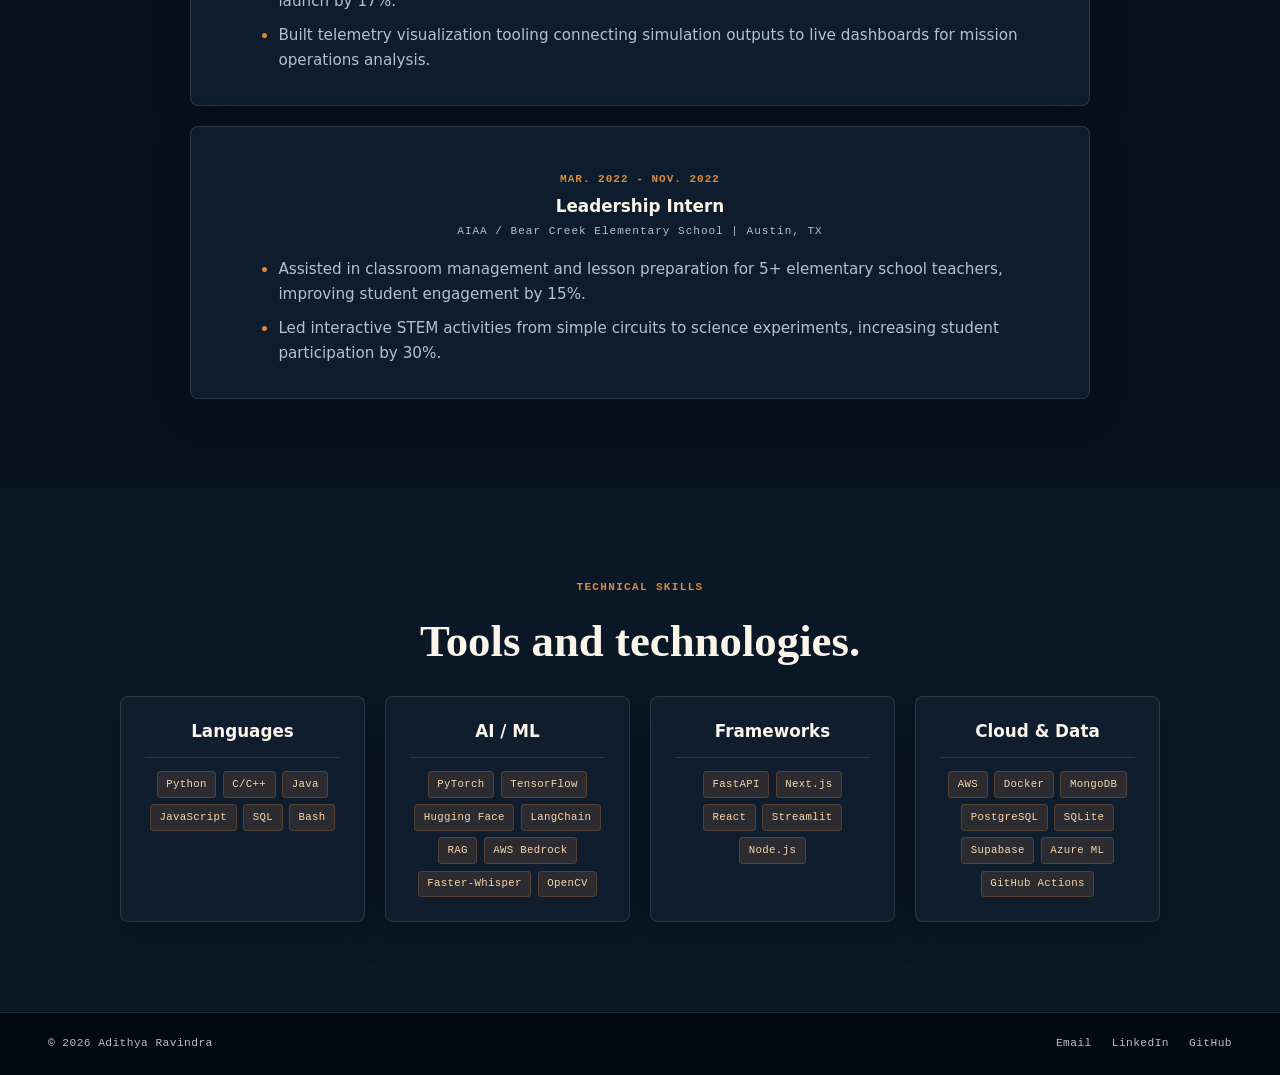
==== commit 5dc883b0: "Update portfolio with current resume experience and projects" ====
--- a/qual.html
+++ b/qual.html
@@ -22,8 +22,8 @@
       <p class="eyebrow">Qualifications</p>
       <h1>Education, experience, and technical depth.</h1>
       <p>
-        Computer Science graduate from Texas A&amp;M focused on cloud-native systems, AI/ML pipelines, operating systems, and performance-critical
-        software.
+        AI/ML Engineer at Info Services and Texas A&amp;M Computer Science graduate, building
+        agentic applications, full-stack AI systems, and cloud deployment architectures.
       </p>
       <div class="hero-actions">
         <a href="mailto:adi22122004@gmail.com" class="btn btn-primary">Email me</a>
@@ -39,11 +39,11 @@
       <div class="timeline">
         <article class="timeline-item">
           <p class="timeline-date">Aug. 2022 - May 2026</p>
-          <h3>B.S. Computer Science, Minor in Mathematics</h3>
-          <p class="timeline-org">Texas A&amp;M University | College Station, TX </p>
+          <h3>B.S. Computer Science</h3>
+          <p class="timeline-org">Texas A&amp;M University | College Station, TX | GPA: 3.8/4.0</p>
           <ul>
             <li>NSF RETTL Undergraduate Researcher in mixed reality systems.</li>
-            <li>Focus areas include systems programming, distributed systems, machine learning, network security, cloud computing, operating systems, compiler construction, computer architecture, databases, linear algebra, and probability and statistics.</li>
+            <li>Coursework: Operating Systems, Data Structures, Artificial Intelligence, Machine Learning, Databases, Compilers, and Network Security.</li>
           </ul>
         </article>
       </div>
@@ -51,18 +51,11 @@
 
     <section class="section-shell section-stack soft-band" id="certifications">
       <div class="section-heading">
-        <p class="eyebrow">Certifications and Training</p>
-        <h2>Cloud foundations.</h2>
+        <p class="eyebrow">Certifications</p><h2>Cloud and generative AI.</h2>
       </div>
       <div class="credential-grid">
-        <article class="skill-card">
-          <h3>AWS Certified Cloud Practitioner</h3>
-          <p>In progress, covering AWS core services, IAM, VPC networking, security, pricing models, and cloud architecture fundamentals.</p>
-        </article>
-        <article class="skill-card">
-          <h3>AWS Academy - Cloud Foundations &amp; Cloud Developing</h3>
-          <p>Completed hands-on coursework in the Well-Architected Framework, high availability design, and core AWS service fundamentals.</p>
-        </article>
+        <article class="skill-card"><h3>AWS Certified Cloud Practitioner</h3><p>Certified.</p></article>
+        <article class="skill-card"><h3>Google Cloud Generative AI Leader</h3><p>In progress.</p></article>
       </div>
     </section>
 
@@ -73,15 +66,24 @@
       </div>
       <div class="timeline">
         <article class="timeline-item">
+          <p class="timeline-date">Aug. 2026 - Present</p>
+          <h3>AI/ML Engineer</h3>
+          <p class="timeline-org">Info Services | Remote / Austin, TX</p>
+          <ul><li>Contributed to 3+ AI initiatives spanning agentic engineering, conversational AI, and speech processing using Python, FastAPI, LangChain, LLM APIs, and AWS Bedrock.</li>
+<li>Built and integrated AI services across FastAPI, Next.js, Streamlit, MongoDB, and SQLite, connecting model inference with authentication, persistent data, file workflows, and user interfaces.</li>
+<li>Developed AWS deployment architectures using Amplify, EC2, S3, Secrets Manager, CloudWatch, and Bedrock to move local AI applications toward shared cloud environments within enterprise IAM constraints.</li>
+<li>Automated audio and text workflows with Faster-Whisper and LLM-based extraction, producing structured question-answer pairs, analysis outputs, Excel data, and CRM-ready records.</li>
+</ul>
+        </article>
+
+        <article class="timeline-item">
           <p class="timeline-date">May 2025 - Aug. 2025</p>
-          <h3>Gen AI/ML Research Intern</h3>
-          <p class="timeline-org">Someshwara Software Pvt Ltd | Remote</p>
-          <ul>
-            <li>Fine-tuned Mistral 7B on a custom sports Q&amp;A dataset using QLoRA, reducing trainable parameter count by about 90% versus full fine-tuning while preserving model quality.</li>
-            <li>Constructed a 5,000-sample dataset by scraping Basketball Reference, generating targeted factual questions, and enriching answers with structured player and game statistics.</li>
-            <li>Built a RAG pipeline to retrieve live statistics at inference time and keep responses grounded in current data.</li>
-            <li>Implemented a LangChain + Gemini verification layer to cross-check model outputs against authoritative stats.</li>
-          </ul>
+          <h3>Generative AI/ML Research Intern</h3>
+          <p class="timeline-org">Someshwara Software Pvt. Ltd. | Remote</p>
+          <ul><li>Fine-tuned Mistral 7B with QLoRA for sports-domain question answering, enabling parameter-efficient specialization without full-model fine-tuning.</li>
+<li>Built a 5,000-sample supervised dataset from structured basketball statistics, converting domain data into factual question-answer pairs for training and evaluation.</li>
+<li>Combined RAG with LangChain and Gemini-based response verification to ground outputs in retrieved statistics and improve reliability on numerical sports questions.</li>
+</ul>
         </article>
 
         <article class="timeline-item">
@@ -119,35 +121,12 @@
     </section>
 
     <section class="skills-section section-shell" id="skills">
-      <div class="section-heading">
-        <p class="eyebrow">Technical Skills</p>
-        <h2>Technical skill set.</h2>
-      </div>
+<div class="section-heading"><p class="eyebrow">Technical Skills</p><h2>Tools and technologies.</h2></div>
       <div class="skills-grid">
-        <article class="skill-card">
-          <h3>Languages</h3>
-          <div class="tag-row">
-            <span>Python</span><span>C</span><span>C++</span><span>Java</span><span>JavaScript</span><span>SQL</span><span>C#</span><span>R</span>
-          </div>
-        </article>
-        <article class="skill-card">
-          <h3>Cloud and Infrastructure</h3>
-          <div class="tag-row">
-            <span>AWS</span><span>Azure ML</span><span>Azure Blob Storage</span><span>EC2</span><span>S3</span><span>IAM</span><span>VPC</span><span>Lambda</span><span>API Gateway</span><span>Cognito</span><span>SNS</span><span>SQS</span><span>EKS</span><span>CloudWatch</span>
-          </div>
-        </article>
-        <article class="skill-card">
-          <h3>AI / ML</h3>
-          <div class="tag-row">
-            <span>PyTorch</span><span>TensorFlow</span><span>OpenCV</span><span>LangChain</span><span>Hugging Face</span><span>QLoRA</span><span>RAG</span><span>OpenMCT</span>
-          </div>
-        </article>
-        <article class="skill-card">
-          <h3>Frameworks and Tools</h3>
-          <div class="tag-row">
-            <span>Docker</span><span>Kubernetes</span><span>Terraform</span><span>FastAPI</span><span>GitHub Actions</span><span>Git</span><span>Linux</span><span>QEMU</span><span>Unity</span><span>PostgreSQL</span><span>MySQL</span><span>LaTeX</span>
-          </div>
-        </article>
+<article class="skill-card"><h3>Languages</h3><div class="tag-row"><span>Python</span><span>C/C++</span><span>Java</span><span>JavaScript</span><span>SQL</span><span>Bash</span></div></article>
+<article class="skill-card"><h3>AI / ML</h3><div class="tag-row"><span>PyTorch</span><span>TensorFlow</span><span>Hugging Face</span><span>LangChain</span><span>RAG</span><span>AWS Bedrock</span><span>Faster-Whisper</span><span>OpenCV</span></div></article>
+<article class="skill-card"><h3>Frameworks</h3><div class="tag-row"><span>FastAPI</span><span>Next.js</span><span>React</span><span>Streamlit</span><span>Node.js</span></div></article>
+<article class="skill-card"><h3>Cloud &amp; Data</h3><div class="tag-row"><span>AWS</span><span>Docker</span><span>MongoDB</span><span>PostgreSQL</span><span>SQLite</span><span>Supabase</span><span>Azure ML</span><span>GitHub Actions</span></div></article>
       </div>
     </section>
   </main>
@@ -161,4 +140,4 @@
     </div>
   </footer>
 </body>
-</html>+</html>
--- a/style.css
+++ b/style.css
@@ -967,4 +967,8 @@
   .credential-grid {
     grid-template-columns: 1fr;
   }
-}+}
+/* Resume projects without a supplied screenshot use the full card width. */
+.project-row-text {
+  grid-template-columns: minmax(0, 1fr);
+}
